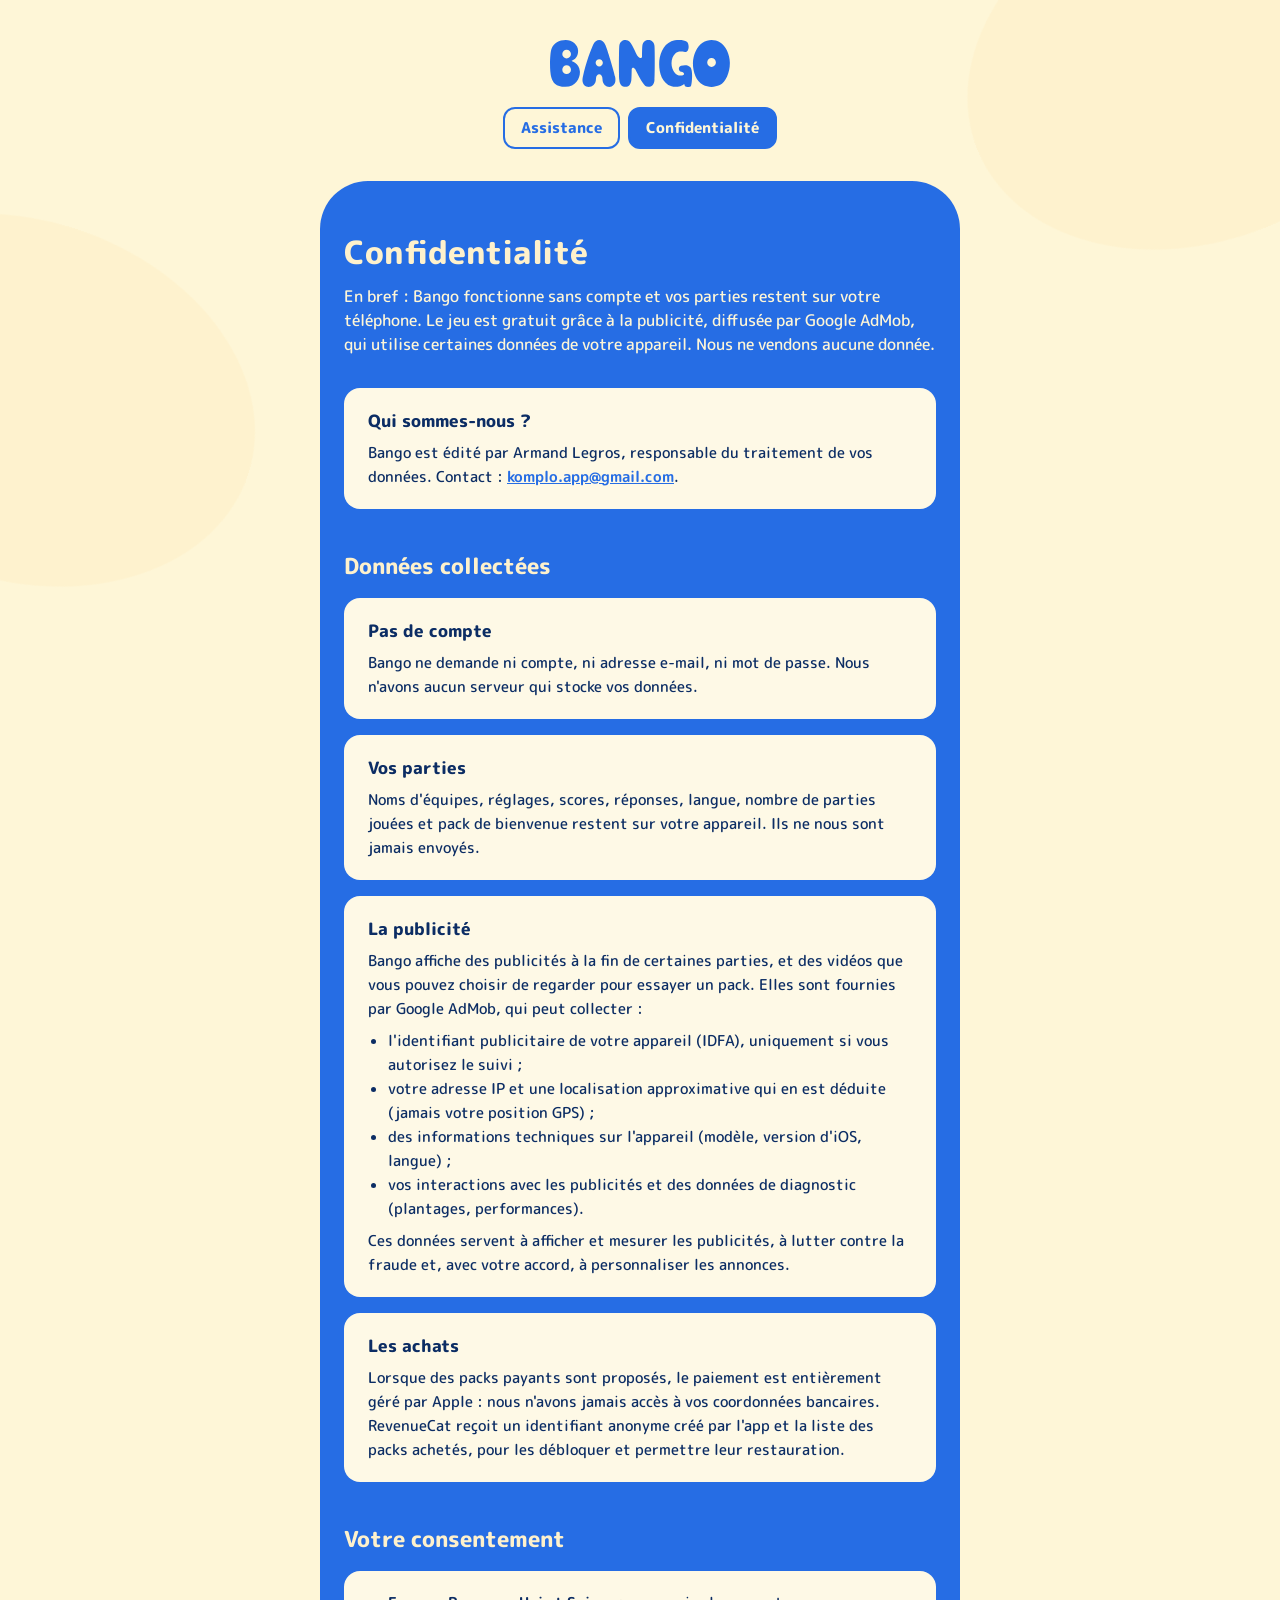
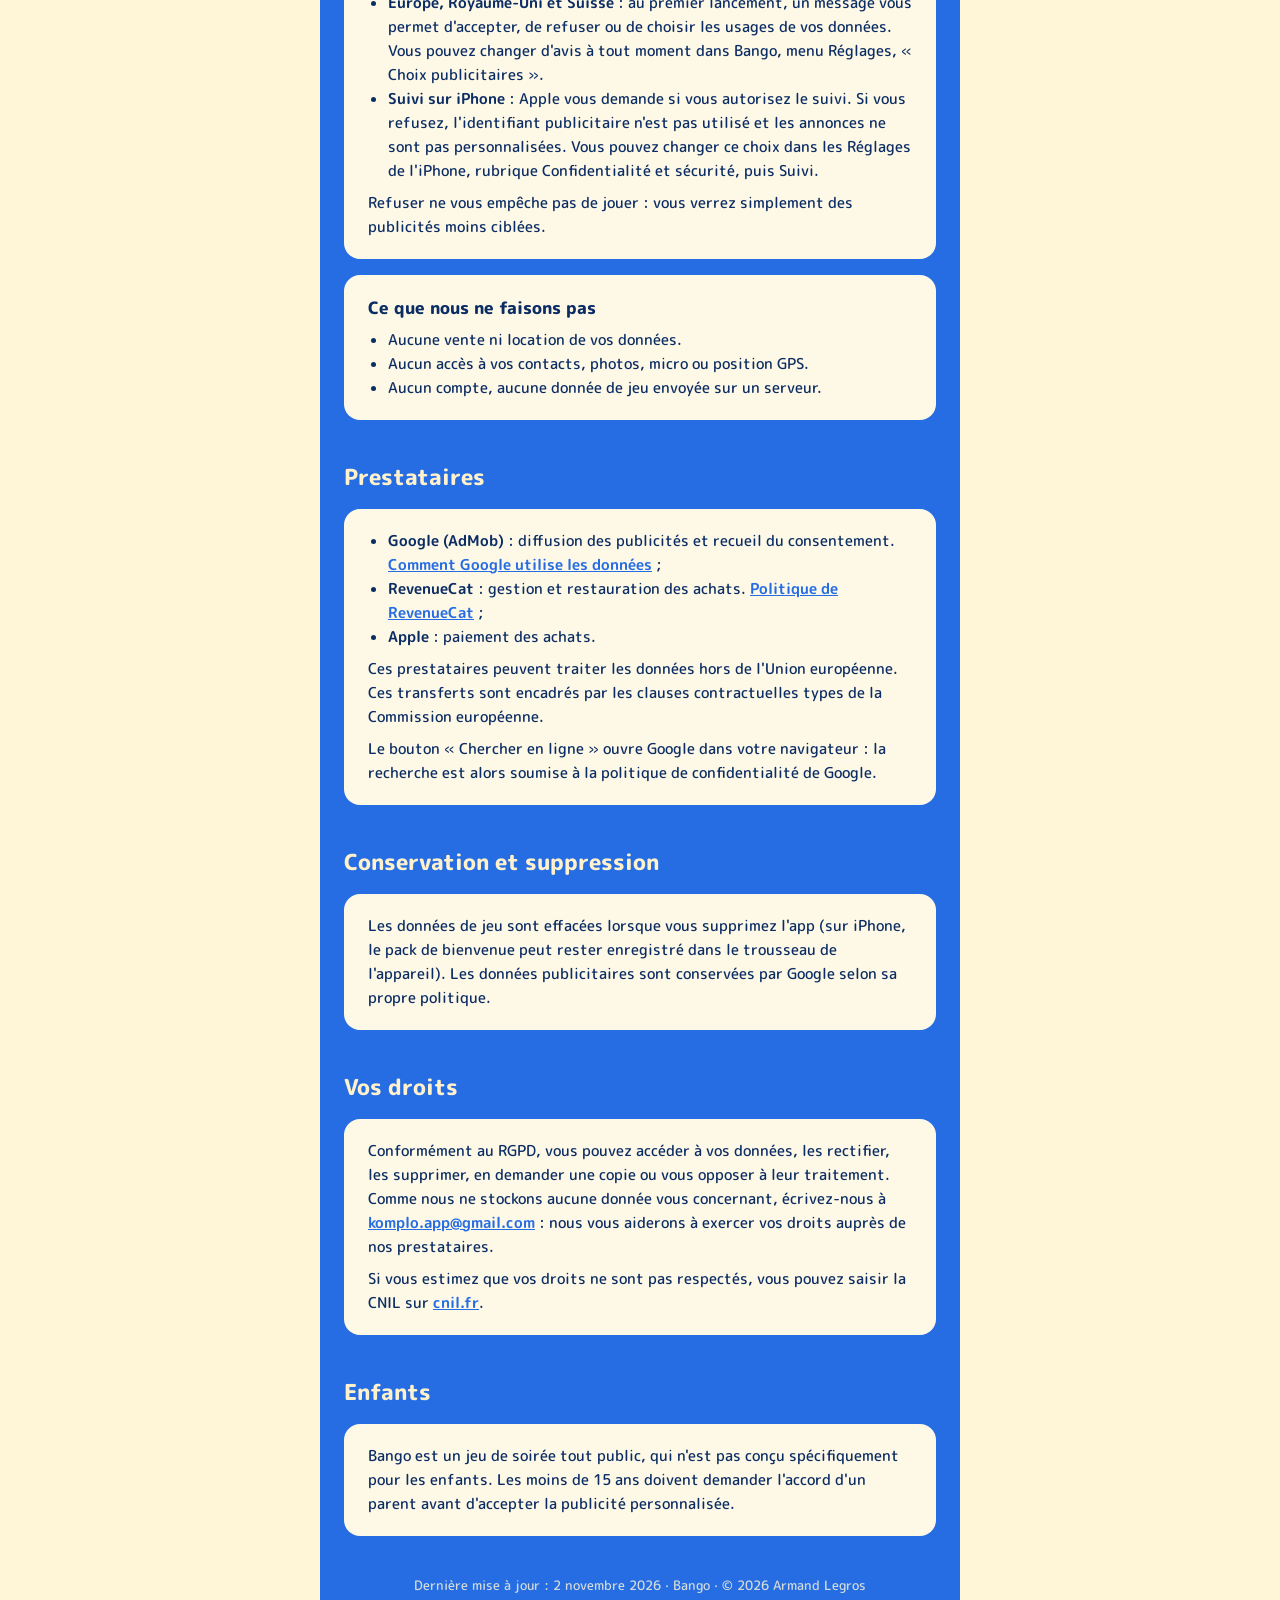
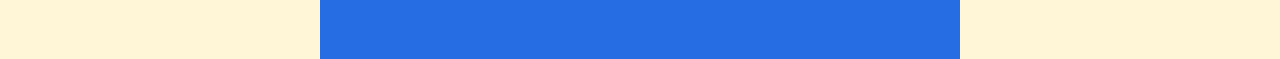
==== confidentialite.html @ d4781f30 "chore: le jeu s'appelle Bango (nom et logo)" ====
<!doctype html>
<html lang="fr">
<head>
  <meta charset="utf-8">
  <meta name="viewport" content="width=device-width, initial-scale=1">
  <title>Bango – Confidentialité</title>
  <meta name="description" content="Politique de confidentialité du jeu Bango : publicité, données collectées, consentement et vos droits.">
  <link rel="icon" href="assets/favicon.png">
  <link rel="apple-touch-icon" href="assets/icon.png">
  <link rel="preconnect" href="https://fonts.googleapis.com">
  <link rel="preconnect" href="https://fonts.gstatic.com" crossorigin>
  <link href="https://fonts.googleapis.com/css2?family=M+PLUS+Rounded+1c:wght@500;700;800&display=swap" rel="stylesheet">
  <link rel="stylesheet" href="style.css">
</head>
<body>
  <div class="page">
    <header>
      <img class="logo" src="assets/logo.svg" alt="Bango">
      <nav aria-label="Pages">
        <a href="./">Assistance</a>
        <a href="confidentialite.html" aria-current="page">Confidentialité</a>
      </nav>
    </header>

    <main class="panel">
      <h1>Confidentialité</h1>
      <p class="lead">En bref : Bango fonctionne sans compte et vos parties restent sur votre téléphone. Le jeu est gratuit grâce à la publicité, diffusée par Google AdMob, qui utilise certaines données de votre appareil. Nous ne vendons aucune donnée.</p>

      <div class="card">
        <h3>Qui sommes-nous ?</h3>
        <p>Bango est édité par Armand Legros, responsable du traitement de vos données. Contact : <a href="mailto:komplo.app@gmail.com">komplo.app@gmail.com</a>.</p>
      </div>

      <h2>Données collectées</h2>

      <div class="card">
        <h3>Pas de compte</h3>
        <p>Bango ne demande ni compte, ni adresse e-mail, ni mot de passe. Nous n'avons aucun serveur qui stocke vos données.</p>
      </div>

      <div class="card">
        <h3>Vos parties</h3>
        <p>Noms d'équipes, réglages, scores, réponses, langue, nombre de parties jouées et pack de bienvenue restent sur votre appareil. Ils ne nous sont jamais envoyés.</p>
      </div>

      <div class="card">
        <h3>La publicité</h3>
        <p>Bango affiche des publicités à la fin de certaines parties, et des vidéos que vous pouvez choisir de regarder pour essayer un pack. Elles sont fournies par Google AdMob, qui peut collecter :</p>
        <ul>
          <li>l'identifiant publicitaire de votre appareil (IDFA), uniquement si vous autorisez le suivi ;</li>
          <li>votre adresse IP et une localisation approximative qui en est déduite (jamais votre position GPS) ;</li>
          <li>des informations techniques sur l'appareil (modèle, version d'iOS, langue) ;</li>
          <li>vos interactions avec les publicités et des données de diagnostic (plantages, performances).</li>
        </ul>
        <p>Ces données servent à afficher et mesurer les publicités, à lutter contre la fraude et, avec votre accord, à personnaliser les annonces.</p>
      </div>

      <div class="card">
        <h3>Les achats</h3>
        <p>Lorsque des packs payants sont proposés, le paiement est entièrement géré par Apple : nous n'avons jamais accès à vos coordonnées bancaires. RevenueCat reçoit un identifiant anonyme créé par l'app et la liste des packs achetés, pour les débloquer et permettre leur restauration.</p>
      </div>

      <h2>Votre consentement</h2>
      <div class="card">
        <ul>
          <li><strong>Europe, Royaume-Uni et Suisse</strong> : au premier lancement, un message vous permet d'accepter, de refuser ou de choisir les usages de vos données. Vous pouvez changer d'avis à tout moment dans Bango, menu Réglages, « Choix publicitaires ».</li>
          <li><strong>Suivi sur iPhone</strong> : Apple vous demande si vous autorisez le suivi. Si vous refusez, l'identifiant publicitaire n'est pas utilisé et les annonces ne sont pas personnalisées. Vous pouvez changer ce choix dans les Réglages de l'iPhone, rubrique Confidentialité et sécurité, puis Suivi.</li>
        </ul>
        <p>Refuser ne vous empêche pas de jouer : vous verrez simplement des publicités moins ciblées.</p>
      </div>

      <div class="card">
        <h3>Ce que nous ne faisons pas</h3>
        <ul>
          <li>Aucune vente ni location de vos données.</li>
          <li>Aucun accès à vos contacts, photos, micro ou position GPS.</li>
          <li>Aucun compte, aucune donnée de jeu envoyée sur un serveur.</li>
        </ul>
      </div>

      <h2>Prestataires</h2>
      <div class="card">
        <ul>
          <li><strong>Google (AdMob)</strong> : diffusion des publicités et recueil du consentement. <a href="https://policies.google.com/technologies/partner-sites">Comment Google utilise les données</a> ;</li>
          <li><strong>RevenueCat</strong> : gestion et restauration des achats. <a href="https://www.revenuecat.com/privacy">Politique de RevenueCat</a> ;</li>
          <li><strong>Apple</strong> : paiement des achats.</li>
        </ul>
        <p>Ces prestataires peuvent traiter les données hors de l'Union européenne. Ces transferts sont encadrés par les clauses contractuelles types de la Commission européenne.</p>
        <p>Le bouton « Chercher en ligne » ouvre Google dans votre navigateur : la recherche est alors soumise à la politique de confidentialité de Google.</p>
      </div>

      <h2>Conservation et suppression</h2>
      <div class="card">
        <p>Les données de jeu sont effacées lorsque vous supprimez l'app (sur iPhone, le pack de bienvenue peut rester enregistré dans le trousseau de l'appareil). Les données publicitaires sont conservées par Google selon sa propre politique.</p>
      </div>

      <h2>Vos droits</h2>
      <div class="card">
        <p>Conformément au RGPD, vous pouvez accéder à vos données, les rectifier, les supprimer, en demander une copie ou vous opposer à leur traitement. Comme nous ne stockons aucune donnée vous concernant, écrivez-nous à <a href="mailto:komplo.app@gmail.com">komplo.app@gmail.com</a> : nous vous aiderons à exercer vos droits auprès de nos prestataires.</p>
        <p>Si vous estimez que vos droits ne sont pas respectés, vous pouvez saisir la CNIL sur <a href="https://www.cnil.fr">cnil.fr</a>.</p>
      </div>

      <h2>Enfants</h2>
      <div class="card">
        <p>Bango est un jeu de soirée tout public, qui n'est pas conçu spécifiquement pour les enfants. Les moins de 15 ans doivent demander l'accord d'un parent avant d'accepter la publicité personnalisée.</p>
      </div>

      <p class="updated">Dernière mise à jour : 2 novembre 2026 · Bango · © 2026 Armand Legros</p>
    </main>
  </div>
</body>
</html>
---- style.css ----
/* Design system Bango — repris de src/theme/index.ts */
:root {
  --purple: #266de4;
  --purple-deep: #0c2d64;
  --cream: #fef6d7;
  --cream-card: #fef9e6;
  --cream-title: #fef1cc;
  --orange: #fb940e;
  --yellow: #f2c512;
  --orange-border: #a15c03;
  --blob: #fbb040;
  --font: 'M PLUS Rounded 1c', system-ui, -apple-system, sans-serif;
}

* { box-sizing: border-box; margin: 0; padding: 0; }

body {
  font-family: var(--font);
  font-weight: 500;
  background: var(--cream);
  color: var(--purple-deep);
  min-height: 100vh;
  display: flex;
  flex-direction: column;
  align-items: center;
  overflow-x: hidden;
  -webkit-font-smoothing: antialiased;
}

/* Blobs orange à 6 %, comme HomeBackground */
body::before,
body::after {
  content: '';
  position: fixed;
  z-index: -1;
  border-radius: 50%;
  background: var(--blob);
  opacity: 0.06;
  width: 480px;
  height: 360px;
}
body::before { top: -120px; right: -160px; transform: rotate(-22deg); }
body::after { top: 220px; left: -220px; transform: rotate(18deg); }

.page { width: 100%; max-width: 640px; display: flex; flex-direction: column; flex: 1; }

header {
  display: flex;
  flex-direction: column;
  align-items: center;
  gap: 20px;
  padding: 40px 16px 32px;
}
.logo { width: 180px; height: auto; }

nav { display: flex; gap: 8px; flex-wrap: wrap; justify-content: center; }
nav a {
  font-weight: 800;
  font-size: 15px;
  text-decoration: none;
  color: var(--purple);
  padding: 8px 16px;
  border-radius: 12px;
  border: 2px solid var(--purple);
}
nav a[aria-current='page'] { background: var(--purple); color: var(--cream); }

/* Panneau bleu à coins arrondis + pattern blanc à 4 % */
.panel {
  position: relative;
  flex: 1;
  background: var(--purple);
  border-radius: 48px 48px 0 0;
  padding: 48px 24px 64px;
  overflow: hidden;
}
.panel::before {
  content: '';
  position: absolute;
  inset: 0;
  background: url('assets/pattern.svg') top center / 362px auto repeat;
  opacity: 0.04;
  pointer-events: none;
}
.panel > * { position: relative; }

h1 {
  font-weight: 800;
  font-size: 32px;
  color: var(--cream-title);
  margin-bottom: 8px;
}
.lead { color: var(--cream); font-size: 16px; line-height: 1.5; margin-bottom: 32px; }

h2 {
  font-weight: 800;
  font-size: 22px;
  color: var(--cream-title);
  margin: 40px 0 16px;
}

.card {
  background: var(--cream-card);
  border-radius: 16px;
  padding: 20px 24px;
  margin-bottom: 16px;
}
.card h3 { font-weight: 800; font-size: 17px; margin-bottom: 8px; }
.card p, .card li { font-size: 15px; line-height: 1.6; }
.card p + p, .card p + ul, .card ul + p { margin-top: 8px; }
.card ul { padding-left: 20px; }
.card a { color: var(--purple); font-weight: 700; }

/* Bouton orange de l'app (dégradé, bordure et ombre franche) */
.btn {
  display: flex;
  align-items: center;
  justify-content: center;
  height: 51px;
  border-radius: 16px;
  border: 2px solid var(--orange-border);
  box-shadow: -1px 2px 0 var(--orange-border);
  background: linear-gradient(90deg, var(--orange), var(--yellow));
  color: var(--cream);
  font-family: var(--font);
  font-weight: 500;
  font-size: 20px;
  text-decoration: none;
  margin-top: 16px;
}
.card a.btn { color: var(--cream); font-weight: 500; }
.btn:active { transform: translate(-1px, 2px); box-shadow: none; }

details.card { cursor: pointer; }
details.card summary {
  font-weight: 800;
  font-size: 17px;
  list-style: none;
  display: flex;
  justify-content: space-between;
  gap: 12px;
}
details.card summary::-webkit-details-marker { display: none; }
details.card summary::after { content: '+'; color: var(--purple); font-size: 22px; line-height: 1; }
details.card[open] summary::after { content: '–'; }
details.card[open] summary { margin-bottom: 8px; }

.updated { color: var(--cream); opacity: 0.8; font-size: 13px; margin-top: 40px; text-align: center; }

a:focus-visible, summary:focus-visible { outline: 3px solid var(--yellow); outline-offset: 3px; }
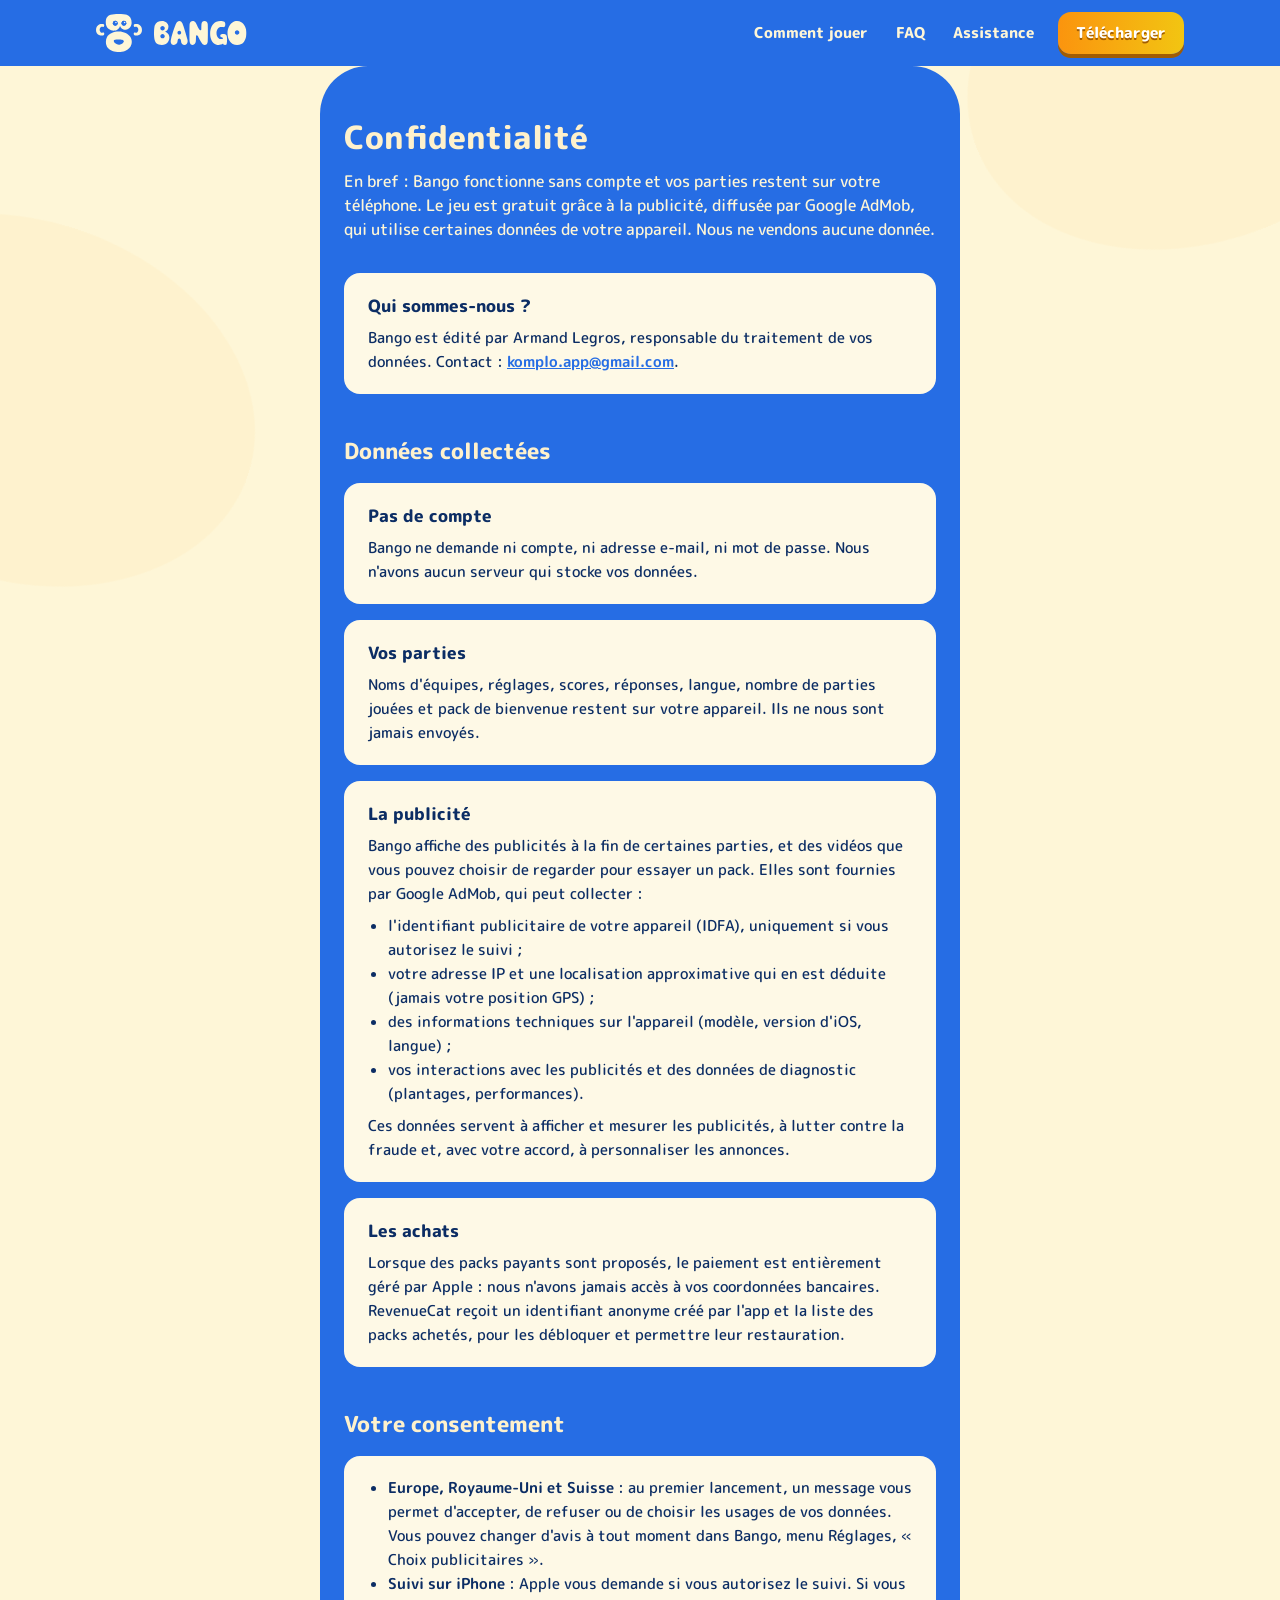
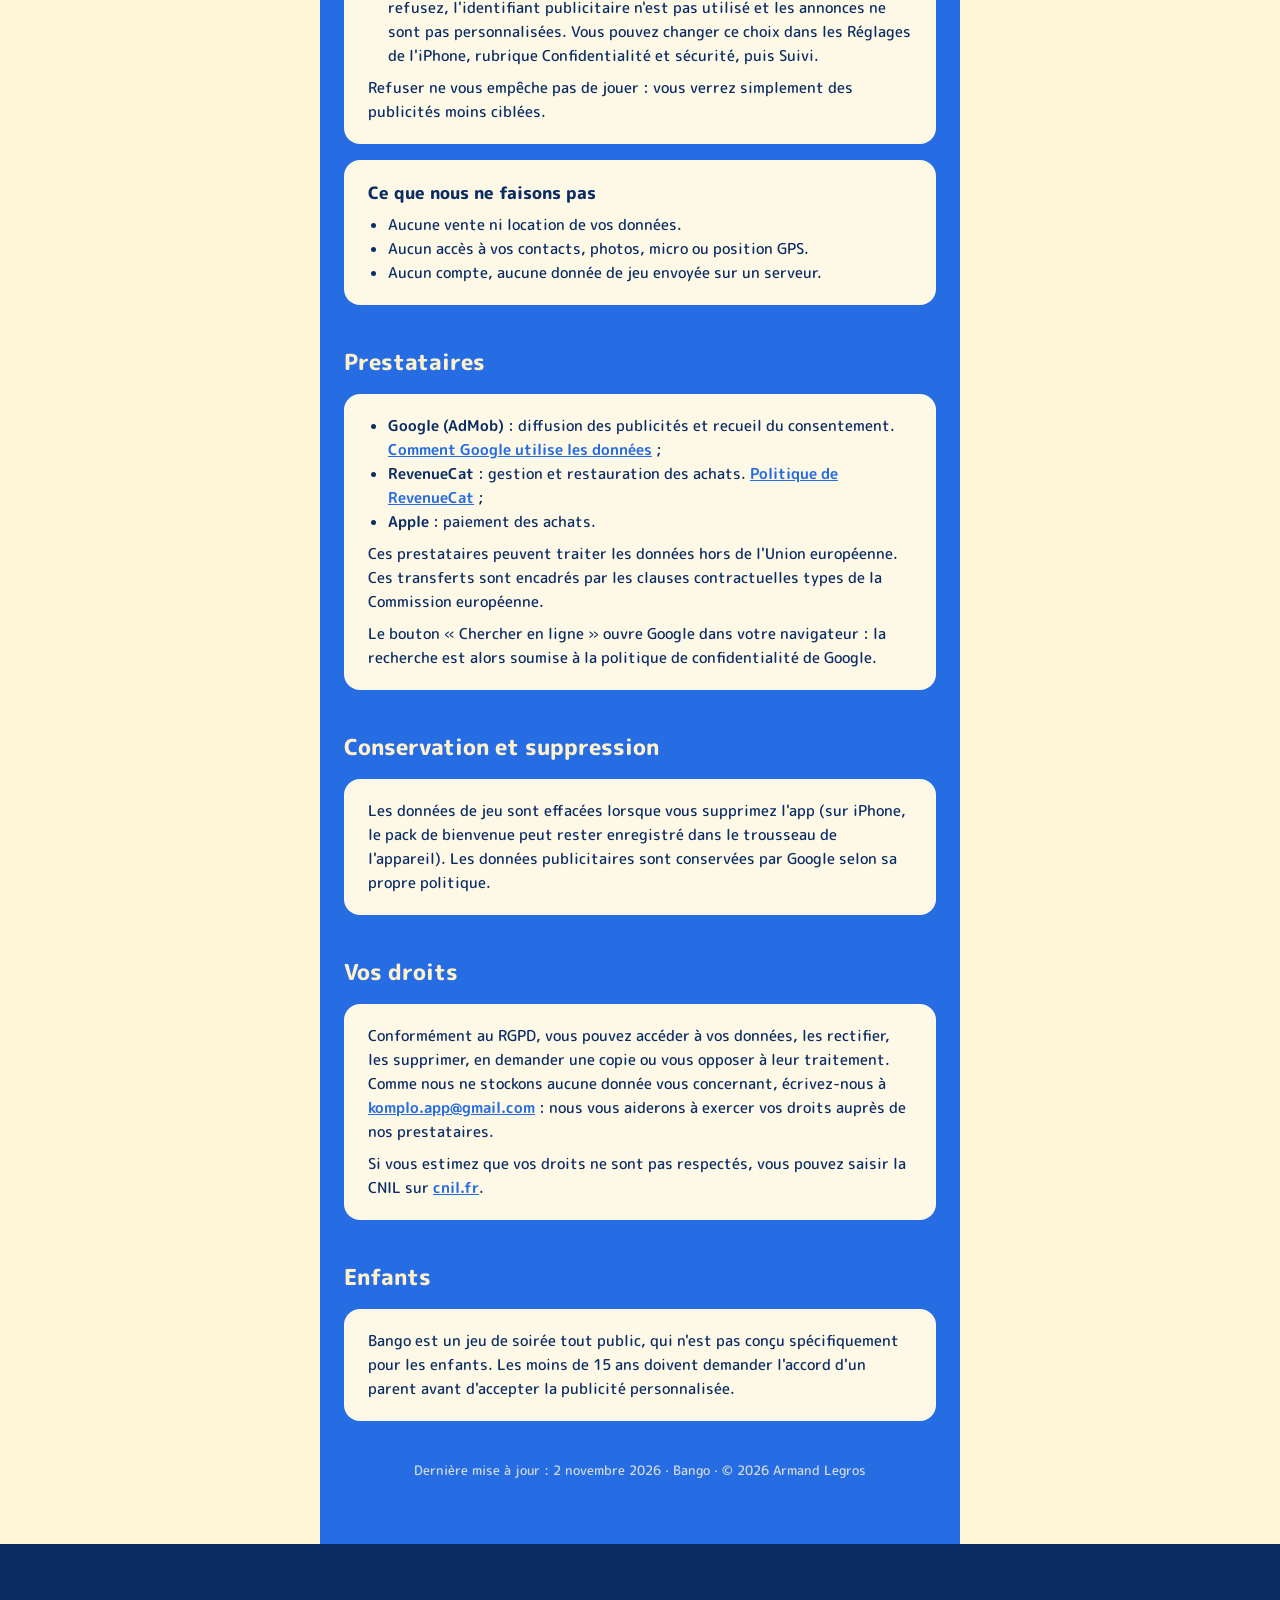
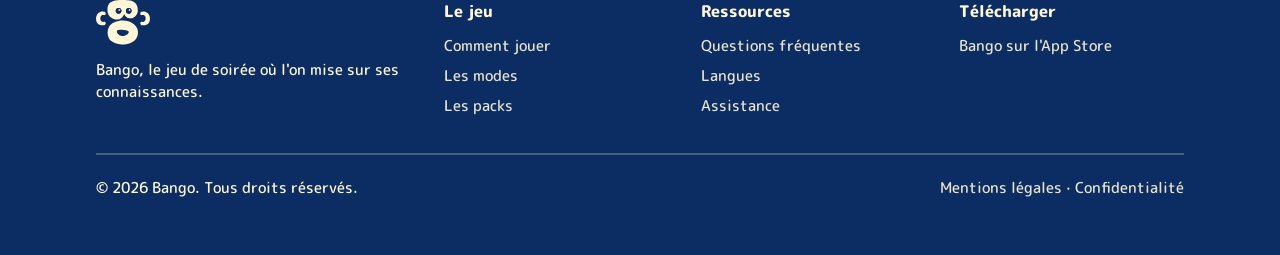
==== commit b6233c60: "feat: site vitrine Bango en page d'accueil - l'ancienne page d'accueil devient assistance.html ; con" ====
--- a/confidentialite.html
+++ b/confidentialite.html
@@ -13,14 +13,36 @@
   <link rel="stylesheet" href="style.css">
 </head>
 <body>
+  <svg width="0" height="0" style="position:absolute" aria-hidden="true" focusable="false">
+  <symbol id="monkey" viewBox="0 0 300 249">
+    <path d="M225.36 211.821C212.635 233.358 182.288 247.797 151.941 248.286C119.392 249.021 80.9695 234.337 70.9356 211.821C61.6358 191.264 62.6147 168.994 71.9145 150.394C83.6616 126.411 119.147 113.685 150.473 114.174C180.575 114.663 210.187 128.858 223.647 149.171C237.108 169.483 235.639 194.201 225.36 211.821Z" fill="currentColor"/>
+    <path d="M116.07 173.146C113.696 187.154 134.88 201.19 152.431 199.799C166.874 198.654 182.043 186.261 182.043 177.451C182.043 168.64 160.996 166.057 152.431 166.057C143.621 166.057 116.07 164.336 116.07 173.146Z" style="fill:var(--hole)"/>
+    <path d="M48.126 121.382C54.5576 119.829 56.5536 134.467 49.6785 138.57C45.132 141.231 31.2708 141.453 23.8412 139.346C7.20782 134.577 0 120.273 0 103.972C0 85.4535 8.53848 72.7012 23.5085 66.7132C31.049 63.6083 45.5755 63.83 50.6765 67.2676C55.6665 70.7052 55.0011 84.899 47.5716 84.0119C40.0311 83.2357 35.2628 82.4595 30.4946 86.5624C21.8452 93.8811 21.4017 110.071 30.1619 118.499C34.1539 122.38 41.0291 123.045 48.126 121.382Z" fill="currentColor"/>
+    <path d="M251.874 121.382C245.442 119.829 243.446 134.467 250.322 138.57C254.868 141.231 268.729 141.453 276.159 139.346C292.792 134.577 300 120.273 300 103.972C300 85.4535 291.462 72.7012 276.491 66.7132C268.951 63.6083 254.424 63.83 249.324 67.2676C244.334 70.7052 244.999 84.899 252.428 84.0119C259.969 83.2357 264.737 82.4595 269.505 86.5624C278.155 93.8811 278.598 110.071 269.838 118.499C265.846 122.38 258.971 123.045 251.874 121.382Z" fill="currentColor"/>
+    <path d="M156.591 77.5784C156.591 77.5784 149.739 105.478 120.126 108.414C97.856 110.372 63.5938 96.1779 63.5938 55.5527C63.5938 20.3115 79.9907 10.2775 96.3876 5.1382C123.797 -3.42737 188.162 0.243589 200.398 5.1382C222.424 13.9485 232.458 32.3033 232.458 57.2658C232.458 79.781 215.571 102.051 193.79 102.051C170.786 101.807 163.444 91.0386 156.591 77.5784ZM109.848 60.2026C109.848 69.0128 116.945 76.11 125.511 76.11C134.321 76.11 141.418 69.0128 141.418 60.2026C141.418 51.637 134.321 44.5398 125.511 44.5398C116.945 44.5398 109.848 51.637 109.848 60.2026ZM166.136 60.2026C166.136 69.0128 173.233 76.11 182.043 76.11C190.609 76.11 197.706 69.0128 197.706 60.2026C197.706 51.637 190.609 44.5398 182.043 44.5398C173.233 44.5398 166.136 51.637 166.136 60.2026Z" fill="currentColor" fill-rule="evenodd"/>
+    <circle cx="125.5" cy="60.2" r="15.9" style="fill:var(--hole)"/>
+    <circle cx="182" cy="60.2" r="15.9" style="fill:var(--hole)"/>
+    <circle cx="130" cy="55" r="5" fill="#fff" opacity=".9"/>
+    <circle cx="186.5" cy="55" r="5" fill="#fff" opacity=".9"/>
+  </symbol>
+  <symbol id="wordmark" viewBox="0 0 324 84">
+    <path d="M38.4575 37.6088C38.4575 37.6088 52.2878 41.0057 53.7436 55.6853C54.7142 66.7253 47.6777 83.7099 27.5388 83.7099C10.0689 83.7099 5.09482 75.5815 2.54713 67.4532C-1.69903 53.8655 0.120753 21.9587 2.54713 15.8928C6.9146 4.97407 16.0135 0 28.388 0C39.5493 0 50.5893 8.37099 50.5893 19.1684C50.468 30.5723 45.13 34.2119 38.4575 37.6088ZM29.8438 60.7807C34.2113 60.7807 37.7295 57.2624 37.7295 53.0163C37.7295 48.6488 34.2113 45.1306 29.8438 45.1306C25.5977 45.1306 22.0794 48.6488 22.0794 53.0163C22.0794 57.2624 25.5977 60.7807 29.8438 60.7807ZM29.8438 32.8774C34.2113 32.8774 37.7295 29.3591 37.7295 24.9917C37.7295 20.7455 34.2113 17.2273 29.8438 17.2273C25.5977 17.2273 22.0794 20.7455 22.0794 24.9917C22.0794 29.3591 25.5977 32.8774 29.8438 32.8774Z"/>
+    <path d="M99.7187 8.73495C102.873 15.8928 114.156 52.167 117.189 65.8761C122.163 89.0479 94.502 88.9266 94.502 70.1222C94.502 58.4756 82.734 58.4756 82.734 69.5156C82.734 88.5627 54.1028 89.5332 58.9556 66.7253C65.0215 38.822 73.6351 17.9552 77.396 9.09891C82.3701 -2.42637 94.2593 -3.2756 99.7187 8.73495ZM88.6787 47.3143C92.1969 47.3143 95.1086 44.4026 95.1086 40.7631C95.1086 37.2448 92.1969 34.3332 88.6787 34.3332C85.0391 34.3332 82.1274 37.2448 82.1274 40.7631C82.1274 44.4026 85.0391 47.3143 88.6787 47.3143Z"/>
+    <path d="M177.022 0C182.239 0 187.456 3.15429 188.062 10.4334C188.79 17.7125 188.912 61.2659 188.062 71.4567C187.456 79.8277 183.21 83.7099 177.022 83.7099C174.717 83.7099 172.655 82.982 171.078 81.7688C170.956 81.6475 170.835 81.5262 170.714 81.4048C170.35 81.0409 169.986 80.6769 169.622 80.1917C164.041 73.5191 154.214 53.7442 153.487 52.4097C151.06 48.2848 147.178 48.7701 147.057 52.7736C146.935 61.8725 146.693 69.5156 146.329 72.1846C145.358 78.8572 141.84 83.7099 135.774 83.7099C129.587 83.7099 125.462 79.8277 124.734 71.4567C123.885 61.2659 124.006 17.7125 124.734 10.4334C125.462 3.15429 130.557 0 135.774 0C137.472 0 138.928 0.363959 140.141 0.849234C147.906 3.39693 153.244 23.7785 159.31 30.5723C161.615 33.2413 165.497 32.8774 165.618 29.8444C165.618 29.7231 165.618 29.7231 165.618 29.6018C165.618 20.5029 165.861 12.7385 166.225 10.1908C167.074 4.73143 170.35 0 177.022 0Z"/>
+    <path d="M236.015 46.123C242.392 44.54 249.111 44.661 252.755 48.924C258.107 55.501 255.032 81.077 253.666 82.539C251.73 84.488 244.897 84.122 243.189 82.539C242.62 82.052 242.05 80.468 241.709 78.642C235.446 84 224.969 84.609 218.82 82.783C201.738 77.545 196.5 58.789 196.5 43.322C196.5 27.245 203.105 8.976 218.478 2.4C226.108 -1.011 241.139 -0.767 246.264 3.009C251.388 6.784 250.705 22.374 243.075 21.399C235.446 20.547 230.435 19.694 225.538 24.2C216.77 32.239 216.314 50.02 225.197 59.277C228.955 63.174 233.282 64.027 239.545 62.809C239.659 62.687 239.773 62.565 240.001 62.443C243.303 61.712 240.115 56.719 236.243 56.719C231.232 56.719 229.979 47.585 236.015 46.123Z"/>
+    <path d="M305.7 4.00352C316.376 10.3121 323.534 25.3556 323.776 40.3991C324.14 56.5345 316.861 75.5816 305.7 80.5556C295.509 85.1657 284.469 84.6805 275.249 80.0703C263.36 74.247 257.051 56.6558 257.294 41.127C257.536 26.2048 264.573 11.5253 274.642 4.85275C284.712 -1.81978 296.965 -1.09186 305.7 4.00352ZM290.778 48.0422C295.145 48.0422 298.663 44.524 298.663 40.1565C298.663 35.9103 295.145 32.3921 290.778 32.3921C286.41 32.3921 283.013 35.9103 283.013 40.1565C283.013 44.524 286.41 48.0422 290.778 48.0422Z"/>
+  </symbol>
+</svg>
+  <div class="site-top"><div class="site-wrap">
+    <a class="site-brand" href="./" aria-label="Bango, accueil"><svg class="monkey" viewBox="0 0 300 249" aria-hidden="true"><use href="#monkey"/></svg><svg class="wordmark" viewBox="0 0 324 84" aria-hidden="true"><use href="#wordmark"/></svg></a>
+    <nav class="site-nav" aria-label="Navigation principale">
+      <a href="./#regles">Comment jouer</a>
+      <a href="./#faq">FAQ</a>
+      <a href="assistance.html">Assistance</a>
+      <a class="site-cta" href="https://apps.apple.com/fr/app/bango-quiz-entre-amis/id6821200817" rel="noopener">Télécharger</a>
+    </nav>
+  </div></div>
   <div class="page">
-    <header>
-      <img class="logo" src="assets/logo.svg" alt="Bango">
-      <nav aria-label="Pages">
-        <a href="./">Assistance</a>
-        <a href="confidentialite.html" aria-current="page">Confidentialité</a>
-      </nav>
-    </header>
 
     <main class="panel">
       <h1>Confidentialité</h1>
@@ -108,5 +130,14 @@
       <p class="updated">Dernière mise à jour : 2 novembre 2026 · Bango · © 2026 Armand Legros</p>
     </main>
   </div>
+  <footer class="site-foot"><div class="site-wrap">
+    <div class="site-cols">
+      <div class="site-note"><svg class="monkey" viewBox="0 0 300 249" aria-hidden="true"><use href="#monkey"/></svg><p>Bango, le jeu de soirée où l'on mise sur ses connaissances.</p></div>
+      <div><h4>Le jeu</h4><ul><li><a href="./#regles">Comment jouer</a></li><li><a href="./#modes">Les modes</a></li><li><a href="./#packs">Les packs</a></li></ul></div>
+      <div><h4>Ressources</h4><ul><li><a href="./#faq">Questions fréquentes</a></li><li><a href="./#langues">Langues</a></li><li><a href="assistance.html">Assistance</a></li></ul></div>
+      <div><h4>Télécharger</h4><ul><li><a href="https://apps.apple.com/fr/app/bango-quiz-entre-amis/id6821200817" rel="noopener">Bango sur l'App Store</a></li></ul></div>
+    </div>
+    <div class="site-legal"><span>© 2026 Bango. Tous droits réservés.</span><span><a href="mentions-legales.html">Mentions légales</a> · <a href="confidentialite.html">Confidentialité</a></span></div>
+  </div></footer>
 </body>
 </html>
--- a/style.css
+++ b/style.css
@@ -145,6 +145,35 @@
 details.card[open] summary::after { content: '–'; }
 details.card[open] summary { margin-bottom: 8px; }
 
+/* Glossaire : terme en gras, définition dessous */
+.glossary dt { font-weight: 800; font-size: 16px; }
+.glossary dt span { font-weight: 500; opacity: 0.7; }
+.glossary dd { font-size: 15px; line-height: 1.6; margin-bottom: 14px; }
+.glossary dd:last-child { margin-bottom: 0; }
+.card .note { margin-top: 14px; padding-top: 14px; border-top: 1px solid rgba(12, 45, 100, 0.12); font-size: 14px; }
+
 .updated { color: var(--cream); opacity: 0.8; font-size: 13px; margin-top: 40px; text-align: center; }
 
 a:focus-visible, summary:focus-visible { outline: 3px solid var(--yellow); outline-offset: 3px; }
+
+/* En-tête et pied de page communs avec la vitrine (index.html) */
+.site-wrap { width: 100%; max-width: 1120px; margin-inline: auto; padding-inline: 16px; }
+.site-top { width: 100%; background: var(--purple); color: var(--cream); }
+.site-top .site-wrap { display: flex; flex-wrap: wrap; align-items: center; justify-content: space-between; gap: 8px 16px; padding-block: 12px; }
+.site-brand { display: flex; align-items: center; gap: 12px; text-decoration: none; }
+.monkey { width: 46px; height: auto; color: var(--cream); --hole: var(--purple); }
+.wordmark { height: 24px; width: auto; fill: var(--cream); }
+.site-nav { display: flex; flex-wrap: wrap; align-items: center; gap: 4px; }
+.site-nav a { padding: 10px 12px; border: 0; border-radius: 12px; background: none; color: var(--cream); font-size: 15px; font-weight: 800; text-decoration: none; }
+.site-nav a:hover, .site-nav a[aria-current="page"] { background: rgba(254, 246, 215, .16); color: var(--cream); }
+.site-nav .site-cta { margin-left: 8px; padding: 10px 18px; border-radius: 13px; background: linear-gradient(90deg, var(--orange), var(--yellow)); color: #fff; text-shadow: 0 2px 0 var(--orange-border); box-shadow: 0 4px 0 var(--orange-border); }
+.site-foot { width: 100%; padding-block: 56px; background: var(--purple-deep); color: var(--cream); font-size: 15px; }
+.site-foot .monkey { width: 54px; --hole: var(--purple-deep); }
+.site-cols { display: grid; grid-template-columns: 1.4fr repeat(3, minmax(0, 1fr)); gap: 32px; }
+.site-note { display: grid; gap: 14px; align-content: start; }
+.site-foot h4 { margin-bottom: 12px; font-size: 16px; font-weight: 800; }
+.site-foot ul { display: grid; gap: 8px; list-style: none; }
+.site-foot a { color: var(--cream); text-decoration: none; opacity: .9; }
+.site-foot a:hover { text-decoration: underline; opacity: 1; }
+.site-legal { display: flex; flex-wrap: wrap; justify-content: space-between; gap: 12px 28px; margin-top: 36px; padding-top: 22px; border-top: 2px solid rgba(254, 246, 215, .25); }
+@media (max-width: 720px) { .site-cols { grid-template-columns: repeat(2, minmax(0, 1fr)); } }
